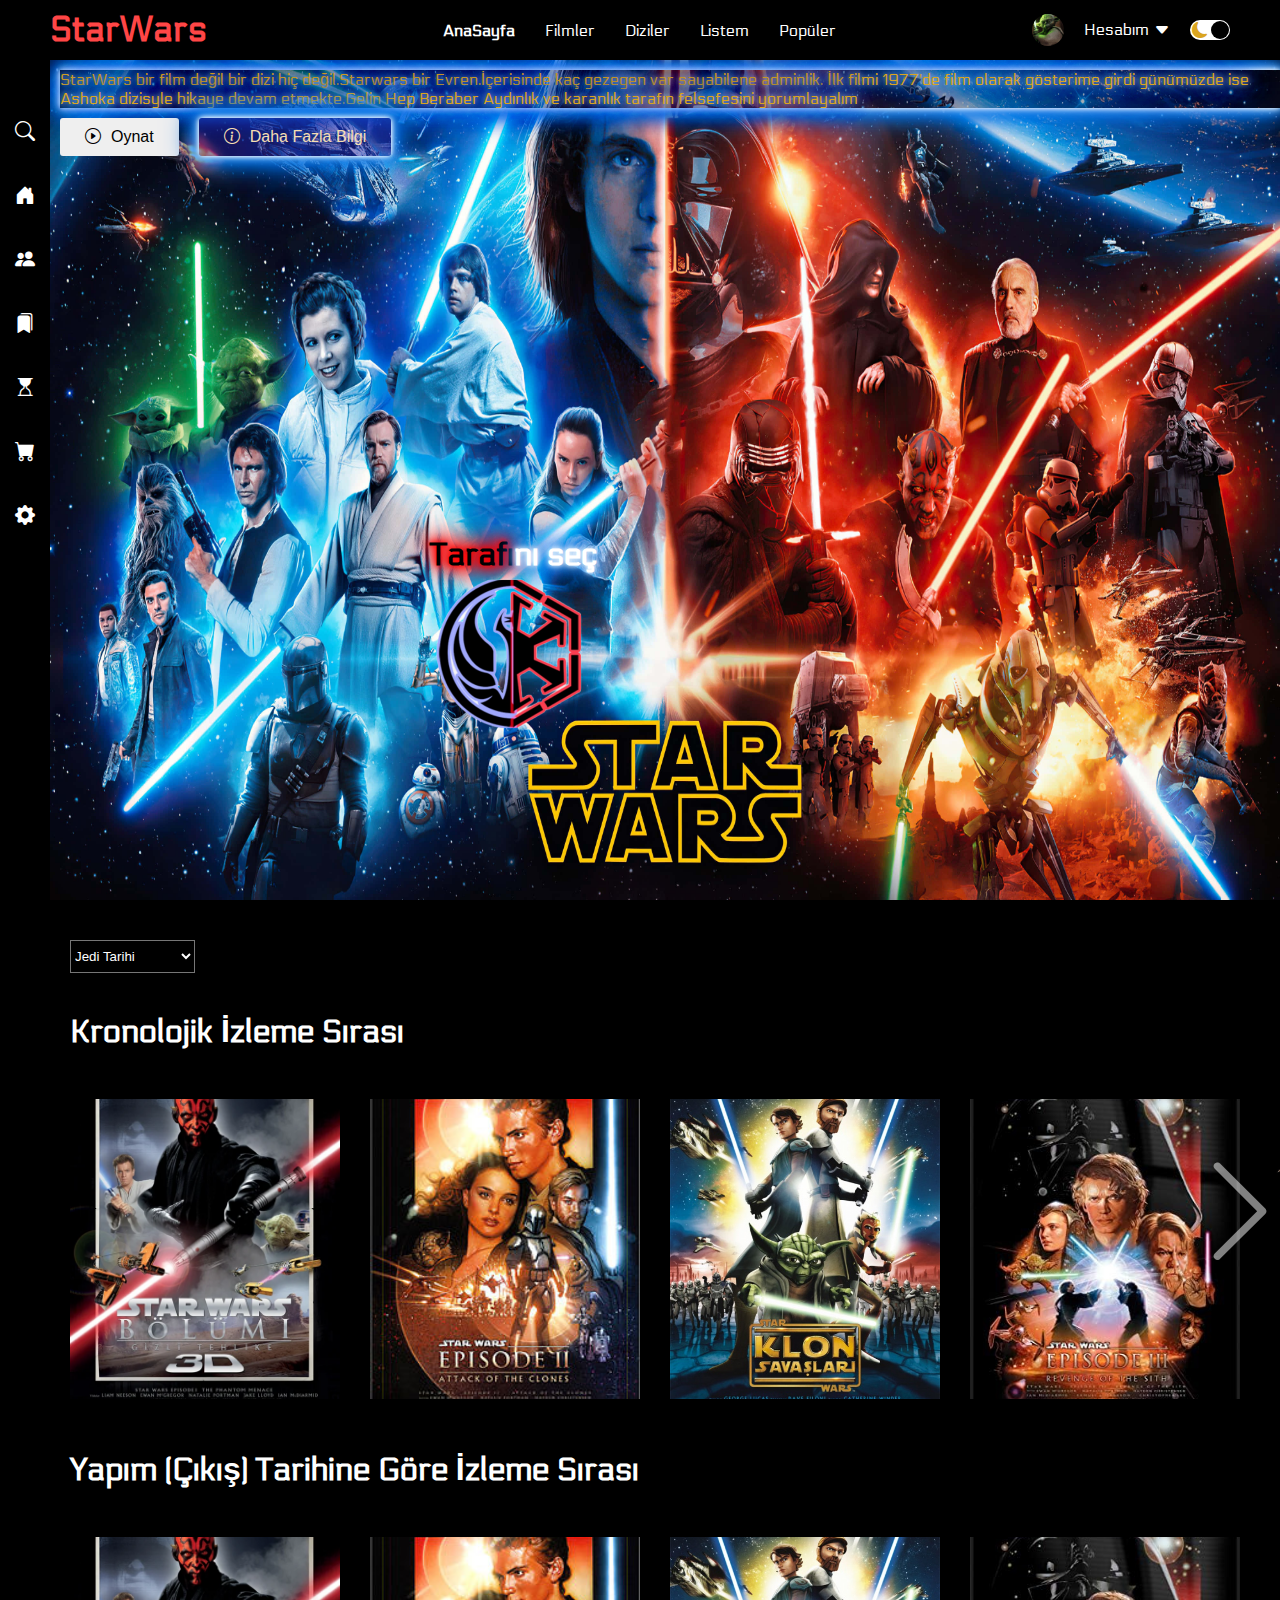
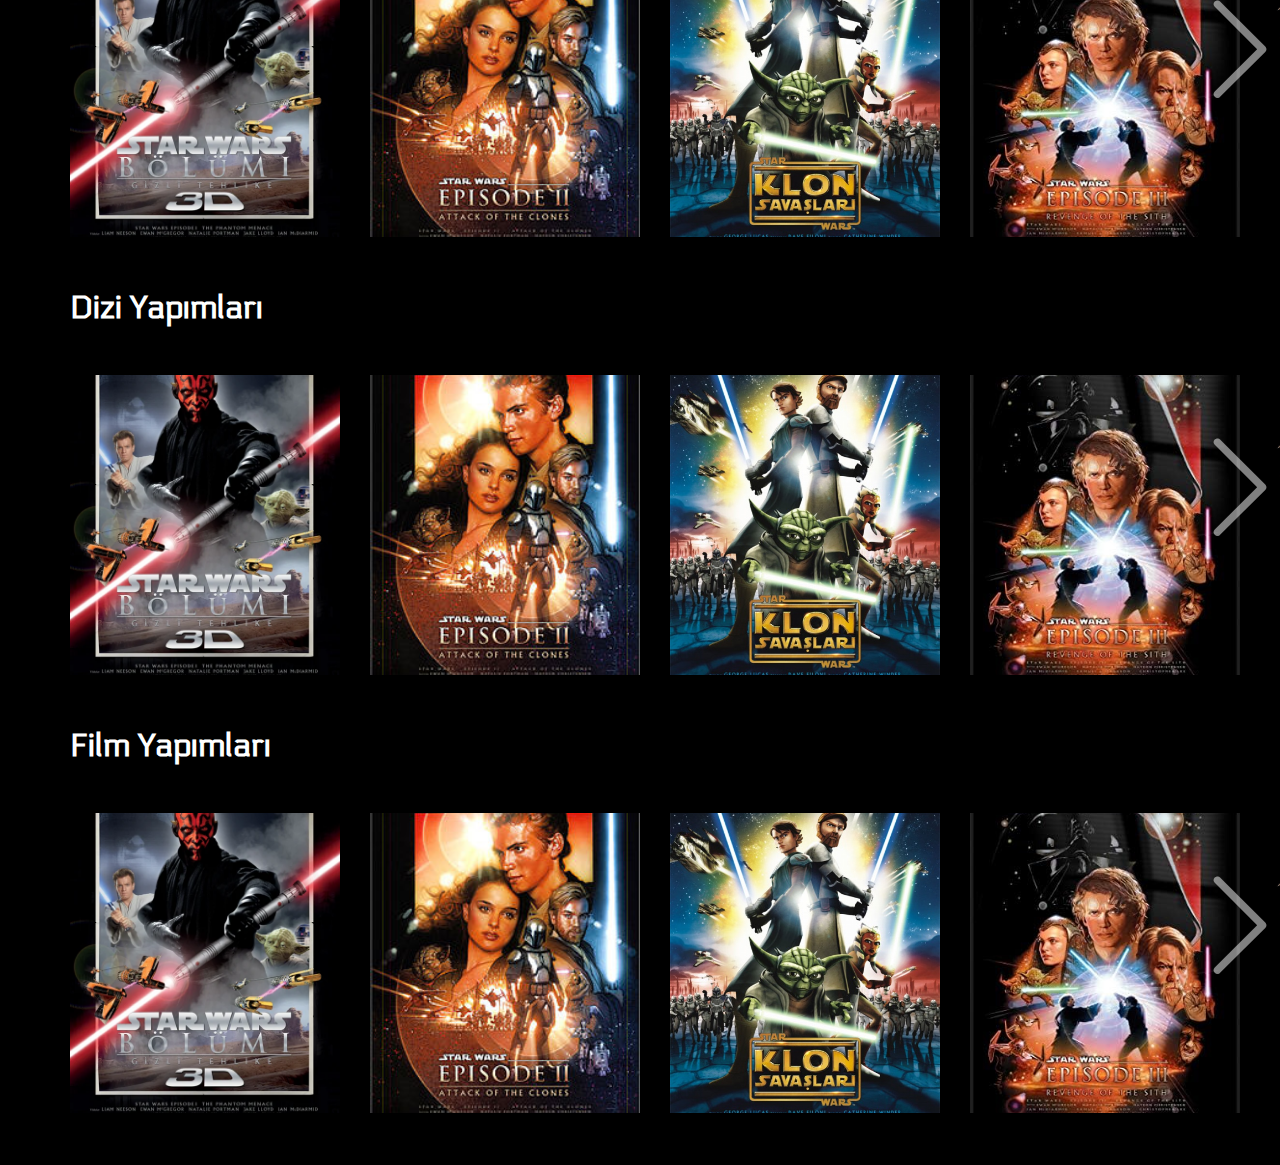
==== index.html @ 74a650c4 "first commit" ====
<!DOCTYPE html>
<html lang="en">
  <head>
    <meta charset="UTF-8" />
    <meta name="viewport" content="width=device-width, initial-scale=1.0" />
    <link rel="stylesheet" href="style.css" />
    <title>Document</title>
    <link
      rel="stylesheet"
      href="https://cdn.jsdelivr.net/npm/bootstrap-icons@1.11.1/font/bootstrap-icons.css"
    />
  </head>
  <body>
    <!--! Navbar Start -->
    <div class="navbar">
      <div class="navbar-wrapper">
        <div class="logo-wrapper">
          <h1 class="logo">StarWars</h1>
        </div>
        <div class="menu-container">
          <ul class="menu-list">
            <li class="menu-list-item active">AnaSayfa</li>
            <li class="menu-list-item">Filmler</li>
            <li class="menu-list-item">Diziler</li>
            <li class="menu-list-item">Listem</li>
            <li class="menu-list-item">Popüler</li>
          </ul>
        </div>
        <div class="profile-container">
          <img class="profile-picture" src="pro.jpg" alt="" />
          <div class="profile-text-container">
            <span class="profile-text">Hesabım</span>
            <i class="bi bi-caret-down-fill"></i>
          </div>
          <div class="toggle">
            <i class="bi bi-moon-fill toggle-icon"></i>
            <i class="bi bi-brightness-low-fill toggle-icon"></i>
            <div class="toggle-ball"></div>
          </div>
        </div>
      </div>
    </div>
    <!--! Navbar End  -->
    <!--! Sidebar Start -->
    <div class="sidebar">
      <i class="bi bi-search"></i>
      <i class="bi bi-house-door-fill"></i>
      <i class="bi bi-people-fill"></i>
      <i class="bi bi-bookmarks-fill"></i>
      <i class="bi bi-hourglass-top"></i>
      <i class="bi bi-cart-fill"></i>
      <i class="bi bi-gear-fill"></i>
    </div>
    <!--! Sidebar end -->

    <!--! Content Start -->
    <div class="container">
      <!-- Featured Content Start -->
      <div class="content-wrapper">
        <div class="featured-content">
          <p class="featured-desc">
            StarWars bir film değil bir dizi hiç değil.Starwars bir
            Evren.İçerisinde kaç gezegen var sayabilene adminlik. İlk filmi
            1977'de film olarak gösterime girdi günümüzde ise Ashoka dizisyle
            hikaye devam etmekte.Gelin Hep Beraber Aydınlık ve karanlık tarafın
            felsefesini yorumlayalım
          </p>
          <div class="featured-buttons">
            <button class="play-button">
              <i class="bi bi-play-circle"></i>
              Oynat
            </button>
            <button class="info-button">
              <i class="bi bi-info-circle"></i>
              Daha Fazla Bilgi
            </button>
          </div>
          <div class="featured-title-box">
            <h1 class="taraf">Tarafı<span class="tarafsp">nı seç</span></h1>
            <img
              class="featured-title"
              src="345-3452865_light-side-dark-side-light-side-dark-sidephotoAid-removed-background.png"
              alt=""
            />
          </div>
        </div>
      </div>
      <!-- Filter Start   -->
      <div class="movie-list-filter">
        <select>
          <option>Jedi Tarihi</option>
          <option>Sidt Tarihi</option>
          <option>Filmler</option>
          <option>Çıkış Tarihine göre</option>
          <option>Kronolojik olarak</option>
        </select>
      </div>
      <!-- Filter End   -->
      <!--! Movie List Start -->
      <div class="movie-list-container">
        <h1 class="movie-list-title">Kronolojik İzleme Sırası</h1>
        <div class="movie-list-wrapper">
          <ul class="movie-list">
            <li class="movie-item">
              <img class="movie-item-img" src="bir.webp" alt="" />
              <div class="movie-item-info">
                <span class="movie-item-title">Gizli Tehlike 1999</span>
                <div class="movie-item-buttons">
                  <i class="bi bi-play-circle"></i>
                  <i class="bi bi-hand-thumbs-up-fill"></i>
                  <i class="bi bi-hand-thumbs-down-fill"></i>
                  <i class="bi bi-plus-circle"></i>
                </div>
              </div>
            </li>
            <li class="movie-item">
              <img
                class="movie-item-img"
                src="220px-450px-Star_Wars_Attack_of_the_Clones_poster.jpg"
                alt=""
              />
              <div class="movie-item-info">
                <span class="movie-item-title">Klonların Saldırısı 2002</span>
                <div class="movie-item-buttons">
                  <i class="bi bi-play-circle"></i>
                  <i class="bi bi-hand-thumbs-up-fill"></i>
                  <i class="bi bi-hand-thumbs-down-fill"></i>
                  <i class="bi bi-plus-circle"></i>
                </div>
              </div>
            </li>
            <li class="movie-item">
              <img
                class="movie-item-img"
                src="clonewars3flm.jpg"
                alt=""
              />
              <div class="movie-item-info">
                <span class="movie-item-title">Klon Savaşları <br> 2008-2020</span>
                <div class="movie-item-buttons">
                  <i class="bi bi-play-circle"></i>
                  <i class="bi bi-hand-thumbs-up-fill"></i>
                  <i class="bi bi-hand-thumbs-down-fill"></i>
                  <i class="bi bi-plus-circle"></i>
                </div>
              </div>
            </li>
            <li class="movie-item">
              <img
                class="movie-item-img"
                src="4sitintikamı_.jpg"
                alt=""
              />
              <div class="movie-item-info">
                <span class="movie-item-title">Star Wars: Bölüm III Sith'in İntikamı<br>2005</span>
                <div class="movie-item-buttons">
                  <i class="bi bi-play-circle"></i>
                  <i class="bi bi-hand-thumbs-up-fill"></i>
                  <i class="bi bi-hand-thumbs-down-fill"></i>
                  <i class="bi bi-plus-circle"></i>
                </div>
              </div>
            </li>
            <li class="movie-item">
              <img
                class="movie-item-img"
                src="BadBatch5.webp"
                alt=""
              />
              <div class="movie-item-info">
                <span class="movie-item-title">Kötüler Timi 2021</span>
                <div class="movie-item-buttons">
                  <i class="bi bi-play-circle"></i>
                  <i class="bi bi-hand-thumbs-up-fill"></i>
                  <i class="bi bi-hand-thumbs-down-fill"></i>
                  <i class="bi bi-plus-circle"></i>
                </div>
              </div>
            </li>
            <li class="movie-item">
              <img
                class="movie-item-img"
                src="obiwan6.webp"
                alt=""
              />
              <div class="movie-item-info">
                <span class="movie-item-title">Obi-Wan Kenobi <br>2022</span>
                <div class="movie-item-buttons">
                  <i class="bi bi-play-circle"></i>
                  <i class="bi bi-hand-thumbs-up-fill"></i>
                  <i class="bi bi-hand-thumbs-down-fill"></i>
                  <i class="bi bi-plus-circle"></i>
                </div>
              </div>
            </li>
            <li class="movie-item">
              <img
                class="movie-item-img"
                src="rebels7.webp"
                alt=""
              />
              <div class="movie-item-info">
                <span class="movie-item-title">Asiler <br>2014</span>
                <div class="movie-item-buttons">
                  <i class="bi bi-play-circle"></i>
                  <i class="bi bi-hand-thumbs-up-fill"></i>
                  <i class="bi bi-hand-thumbs-down-fill"></i>
                  <i class="bi bi-plus-circle"></i>
                </div>
              </div>
            </li>
            
            

          </ul>
          <i class="bi bi-chevron-right arrow"></i>
        </div>
      </div>
      <div class="movie-list-container">
        <h1 class="movie-list-title">Yapım (Çıkış) Tarihine Göre İzleme Sırası</h1>
        <div class="movie-list-wrapper">
          <ul class="movie-list">
            <li class="movie-item">
              <img class="movie-item-img" src="bir.webp" alt="" />
              <div class="movie-item-info">
                <span class="movie-item-title">Gizli Tehlike 1999</span>
                <div class="movie-item-buttons">
                  <i class="bi bi-play-circle"></i>
                  <i class="bi bi-hand-thumbs-up-fill"></i>
                  <i class="bi bi-hand-thumbs-down-fill"></i>
                  <i class="bi bi-plus-circle"></i>
                </div>
              </div>
            </li>
            <li class="movie-item">
              <img
                class="movie-item-img"
                src="220px-450px-Star_Wars_Attack_of_the_Clones_poster.jpg"
                alt=""
              />
              <div class="movie-item-info">
                <span class="movie-item-title">Klonların Saldırısı 2002</span>
                <div class="movie-item-buttons">
                  <i class="bi bi-play-circle"></i>
                  <i class="bi bi-hand-thumbs-up-fill"></i>
                  <i class="bi bi-hand-thumbs-down-fill"></i>
                  <i class="bi bi-plus-circle"></i>
                </div>
              </div>
            </li>
            <li class="movie-item">
              <img
                class="movie-item-img"
                src="clonewars3flm.jpg"
                alt=""
              />
              <div class="movie-item-info">
                <span class="movie-item-title">Klon Savaşları <br> 2008-2020</span>
                <div class="movie-item-buttons">
                  <i class="bi bi-play-circle"></i>
                  <i class="bi bi-hand-thumbs-up-fill"></i>
                  <i class="bi bi-hand-thumbs-down-fill"></i>
                  <i class="bi bi-plus-circle"></i>
                </div>
              </div>
            </li>
            <li class="movie-item">
              <img
                class="movie-item-img"
                src="4sitintikamı_.jpg"
                alt=""
              />
              <div class="movie-item-info">
                <span class="movie-item-title">Star Wars: Bölüm III Sith'in İntikamı<br>2005</span>
                <div class="movie-item-buttons">
                  <i class="bi bi-play-circle"></i>
                  <i class="bi bi-hand-thumbs-up-fill"></i>
                  <i class="bi bi-hand-thumbs-down-fill"></i>
                  <i class="bi bi-plus-circle"></i>
                </div>
              </div>
            </li>
            <li class="movie-item">
              <img
                class="movie-item-img"
                src="BadBatch5.webp"
                alt=""
              />
              <div class="movie-item-info">
                <span class="movie-item-title">Kötüler Timi 2021</span>
                <div class="movie-item-buttons">
                  <i class="bi bi-play-circle"></i>
                  <i class="bi bi-hand-thumbs-up-fill"></i>
                  <i class="bi bi-hand-thumbs-down-fill"></i>
                  <i class="bi bi-plus-circle"></i>
                </div>
              </div>
            </li>
            <li class="movie-item">
              <img
                class="movie-item-img"
                src="obiwan6.webp"
                alt=""
              />
              <div class="movie-item-info">
                <span class="movie-item-title">Obi-Wan Kenobi <br>2022</span>
                <div class="movie-item-buttons">
                  <i class="bi bi-play-circle"></i>
                  <i class="bi bi-hand-thumbs-up-fill"></i>
                  <i class="bi bi-hand-thumbs-down-fill"></i>
                  <i class="bi bi-plus-circle"></i>
                </div>
              </div>
            </li>
            <li class="movie-item">
              <img
                class="movie-item-img"
                src="rebels7.webp"
                alt=""
              />
              <div class="movie-item-info">
                <span class="movie-item-title">Asiler <br>2014</span>
                <div class="movie-item-buttons">
                  <i class="bi bi-play-circle"></i>
                  <i class="bi bi-hand-thumbs-up-fill"></i>
                  <i class="bi bi-hand-thumbs-down-fill"></i>
                  <i class="bi bi-plus-circle"></i>
                </div>
              </div>
            </li>
            
            

          </ul>
          <i class="bi bi-chevron-right arrow"></i>
        </div>
      </div>
      <div class="movie-list-container">
        <h1 class="movie-list-title">Dizi  Yapımları</h1>
        <div class="movie-list-wrapper">
          <ul class="movie-list">
            <li class="movie-item">
              <img class="movie-item-img" src="bir.webp" alt="" />
              <div class="movie-item-info">
                <span class="movie-item-title">Gizli Tehlike 1999</span>
                <div class="movie-item-buttons">
                  <i class="bi bi-play-circle"></i>
                  <i class="bi bi-hand-thumbs-up-fill"></i>
                  <i class="bi bi-hand-thumbs-down-fill"></i>
                  <i class="bi bi-plus-circle"></i>
                </div>
              </div>
            </li>
            <li class="movie-item">
              <img
                class="movie-item-img"
                src="220px-450px-Star_Wars_Attack_of_the_Clones_poster.jpg"
                alt=""
              />
              <div class="movie-item-info">
                <span class="movie-item-title">Klonların Saldırısı 2002</span>
                <div class="movie-item-buttons">
                  <i class="bi bi-play-circle"></i>
                  <i class="bi bi-hand-thumbs-up-fill"></i>
                  <i class="bi bi-hand-thumbs-down-fill"></i>
                  <i class="bi bi-plus-circle"></i>
                </div>
              </div>
            </li>
            <li class="movie-item">
              <img
                class="movie-item-img"
                src="clonewars3flm.jpg"
                alt=""
              />
              <div class="movie-item-info">
                <span class="movie-item-title">Klon Savaşları <br> 2008-2020</span>
                <div class="movie-item-buttons">
                  <i class="bi bi-play-circle"></i>
                  <i class="bi bi-hand-thumbs-up-fill"></i>
                  <i class="bi bi-hand-thumbs-down-fill"></i>
                  <i class="bi bi-plus-circle"></i>
                </div>
              </div>
            </li>
            <li class="movie-item">
              <img
                class="movie-item-img"
                src="4sitintikamı_.jpg"
                alt=""
              />
              <div class="movie-item-info">
                <span class="movie-item-title">Star Wars: Bölüm III Sith'in İntikamı<br>2005</span>
                <div class="movie-item-buttons">
                  <i class="bi bi-play-circle"></i>
                  <i class="bi bi-hand-thumbs-up-fill"></i>
                  <i class="bi bi-hand-thumbs-down-fill"></i>
                  <i class="bi bi-plus-circle"></i>
                </div>
              </div>
            </li>
            <li class="movie-item">
              <img
                class="movie-item-img"
                src="BadBatch5.webp"
                alt=""
              />
              <div class="movie-item-info">
                <span class="movie-item-title">Kötüler Timi 2021</span>
                <div class="movie-item-buttons">
                  <i class="bi bi-play-circle"></i>
                  <i class="bi bi-hand-thumbs-up-fill"></i>
                  <i class="bi bi-hand-thumbs-down-fill"></i>
                  <i class="bi bi-plus-circle"></i>
                </div>
              </div>
            </li>
            <li class="movie-item">
              <img
                class="movie-item-img"
                src="obiwan6.webp"
                alt=""
              />
              <div class="movie-item-info">
                <span class="movie-item-title">Obi-Wan Kenobi <br>2022</span>
                <div class="movie-item-buttons">
                  <i class="bi bi-play-circle"></i>
                  <i class="bi bi-hand-thumbs-up-fill"></i>
                  <i class="bi bi-hand-thumbs-down-fill"></i>
                  <i class="bi bi-plus-circle"></i>
                </div>
              </div>
            </li>
            <li class="movie-item">
              <img
                class="movie-item-img"
                src="rebels7.webp"
                alt=""
              />
              <div class="movie-item-info">
                <span class="movie-item-title">Asiler <br>2014</span>
                <div class="movie-item-buttons">
                  <i class="bi bi-play-circle"></i>
                  <i class="bi bi-hand-thumbs-up-fill"></i>
                  <i class="bi bi-hand-thumbs-down-fill"></i>
                  <i class="bi bi-plus-circle"></i>
                </div>
              </div>
            </li>
            
            

          </ul>
          <i class="bi bi-chevron-right arrow"></i>
        </div>
      </div>
      <div class="movie-list-container">
        <h1 class="movie-list-title">Film Yapımları</h1>
        <div class="movie-list-wrapper">
          <ul class="movie-list">
            <li class="movie-item">
              <img class="movie-item-img" src="bir.webp" alt="" />
              <div class="movie-item-info">
                <span class="movie-item-title">Gizli Tehlike 1999</span>
                <div class="movie-item-buttons">
                  <i class="bi bi-play-circle"></i>
                  <i class="bi bi-hand-thumbs-up-fill"></i>
                  <i class="bi bi-hand-thumbs-down-fill"></i>
                  <i class="bi bi-plus-circle"></i>
                </div>
              </div>
            </li>
            <li class="movie-item">
              <img
                class="movie-item-img"
                src="220px-450px-Star_Wars_Attack_of_the_Clones_poster.jpg"
                alt=""
              />
              <div class="movie-item-info">
                <span class="movie-item-title">Klonların Saldırısı 2002</span>
                <div class="movie-item-buttons">
                  <i class="bi bi-play-circle"></i>
                  <i class="bi bi-hand-thumbs-up-fill"></i>
                  <i class="bi bi-hand-thumbs-down-fill"></i>
                  <i class="bi bi-plus-circle"></i>
                </div>
              </div>
            </li>
            <li class="movie-item">
              <img
                class="movie-item-img"
                src="clonewars3flm.jpg"
                alt=""
              />
              <div class="movie-item-info">
                <span class="movie-item-title">Klon Savaşları <br> 2008-2020</span>
                <div class="movie-item-buttons">
                  <i class="bi bi-play-circle"></i>
                  <i class="bi bi-hand-thumbs-up-fill"></i>
                  <i class="bi bi-hand-thumbs-down-fill"></i>
                  <i class="bi bi-plus-circle"></i>
                </div>
              </div>
            </li>
            <li class="movie-item">
              <img
                class="movie-item-img"
                src="4sitintikamı_.jpg"
                alt=""
              />
              <div class="movie-item-info">
                <span class="movie-item-title">Star Wars: Bölüm III Sith'in İntikamı<br>2005</span>
                <div class="movie-item-buttons">
                  <i class="bi bi-play-circle"></i>
                  <i class="bi bi-hand-thumbs-up-fill"></i>
                  <i class="bi bi-hand-thumbs-down-fill"></i>
                  <i class="bi bi-plus-circle"></i>
                </div>
              </div>
            </li>
            <li class="movie-item">
              <img
                class="movie-item-img"
                src="BadBatch5.webp"
                alt=""
              />
              <div class="movie-item-info">
                <span class="movie-item-title">Kötüler Timi 2021</span>
                <div class="movie-item-buttons">
                  <i class="bi bi-play-circle"></i>
                  <i class="bi bi-hand-thumbs-up-fill"></i>
                  <i class="bi bi-hand-thumbs-down-fill"></i>
                  <i class="bi bi-plus-circle"></i>
                </div>
              </div>
            </li>
            <li class="movie-item">
              <img
                class="movie-item-img"
                src="obiwan6.webp"
                alt=""
              />
              <div class="movie-item-info">
                <span class="movie-item-title">Obi-Wan Kenobi <br>2022</span>
                <div class="movie-item-buttons">
                  <i class="bi bi-play-circle"></i>
                  <i class="bi bi-hand-thumbs-up-fill"></i>
                  <i class="bi bi-hand-thumbs-down-fill"></i>
                  <i class="bi bi-plus-circle"></i>
                </div>
              </div>
            </li>
            <li class="movie-item">
              <img
                class="movie-item-img"
                src="rebels7.webp"
                alt=""
              />
              <div class="movie-item-info">
                <span class="movie-item-title">Asiler <br>2014</span>
                <div class="movie-item-buttons">
                  <i class="bi bi-play-circle"></i>
                  <i class="bi bi-hand-thumbs-up-fill"></i>
                  <i class="bi bi-hand-thumbs-down-fill"></i>
                  <i class="bi bi-plus-circle"></i>
                </div>
              </div>
            </li>
            
            

          </ul>
          <i class="bi bi-chevron-right arrow"></i>
        </div>
      </div>

      <!--! Movie List End -->
    </div>
    <!-- Featured Content End -->
    <!--! Content Start -->
    <!--! Content End -->
    <script src="script.js"></script>
  </body>
</html>
---- style.css ----
@import url("https://fonts.googleapis.com/css2?family=Electrolize&display=swap");
/*! BAse Css Start */
* {
  margin: 0;
}
body {
  font-family: "Electrolize", sans-serif;
  height: 200vh;
}
.container {
  background-color: black;
}
/*! BAse Css End */
/*! Navbar Start */
.navbar {
  background-color: black;
  height: 60px;
  color: white;
  position: sticky;
  top: 0;
  z-index: 1;
}
.navbar-wrapper {
  display: flex;
  justify-content: space-between;
  align-items: center;
  height: 100%;
  padding: 0 50px;
}
.logo {
  font-size: 35px;
  color: rgb(255, 70, 70);
}
.menu-list {
  display: flex;
  list-style: none;
  column-gap: 30px;
}
.menu-list-item {
  cursor: pointer;
}
.menu-list-item:hover {
  font-weight: bold;
}
.menu-list-item.active {
  font-weight: bold;
}
.profile-container {
  display: flex;
  align-items: center;
  column-gap: 20px;
}
.profile-picture {
  width: 32px;
  height: 32px;
  object-fit: cover;
  border-radius: 50%;
}
.profile-text-container {
  display: flex;
  align-items: center;
  column-gap: 5px;
  line-height: 1;
}
.toggle {
  width: 40px;
  height: 20px;
  background-color: white;
  position: relative;
  border-radius: 30px;
  display: flex;
  align-items: center;
  justify-content: space-around;
}
.toggle-icon {
  color: goldenrod;
}
.toggle-ball {
  width: 18px;
  height: 18px;
  background-color: black;
  border-radius: 50%;
  cursor: pointer;
  position: absolute;
  right: 1px;
  transition: .5s ease-in all;
}
/*! Navbar End */
/*! Sidebar Start */
.sidebar {
  background-color: black;
  color: white;
  height: 100%;
  width: 50px;
  display: flex;
  flex-direction: column;
  align-items: center;
  padding-top: 60px;
  row-gap: 40px;
  position: fixed;
}
.sidebar i {
  color: white;
  font-size: 20px;
  cursor: pointer;
}
/*! Side Bar eNd */
/*! Featured Start */

.content-wrapper {
  margin-left: 50px;
}
.featured-content {
  background: url(star-wars-characters.jpg);
  padding-left: 10px;
  padding-top: 10px;
  height: calc(100vh - 70px);
  background-size: 100% 100%;
}
.featured-title-box {
  padding-top: 380px;
  padding-left: 370px;
}
.featured-title {
  height: 160px;
}
.featured-desc {
  color: goldenrod;
  padding-top: 0;
  background-color: rgba(0, 0, 0, 0.24);
  box-shadow: 0 0 5px #fff, 0 0 10px #fff, 0 0 15px #0073e6, 0 0 20px #0073e6,
    0 0 25px #0073e6, 0 0 30px #0073e6, 0 0 35px #0073e6;
  text-shadow: 0 0 5px #ffffff7c, 0 0 10px #ffffff67, 0 0 15px #0073e6,
    0 0 20px #0073e677, 0 0 25px #0073e6, 0 0 30px #0073e6, 0 0 35px #0073e6;
}
.taraf {
  text-shadow: 0 0 5px #ff0000, 0 0 10px #ff0000, 0 0 15px #ff0000,
    0 0 20px #ff0000, 0 0 25px #ff0000, 0 0 30px #ff0000, 0 0 35px #ff0000;
}
.tarafsp {
  color: #fff;
  text-align: center;
  text-shadow: 0 0 5px #fff, 0 0 10px #fff, 0 0 15px #0073e6, 0 0 20px #0073e6,
    0 0 25px #0073e6, 0 0 30px #0073e6, 0 0 35px #0073e6;
}
.featured-buttons {
  display: flex;
  gap: 20px;
  flex-wrap: 50px;
}
.featured-buttons button {
  padding: 10px 25px;
  margin-top: 10px;
  border-radius: 3px;
  border: none;
  outline: none;
  cursor: pointer;
  display: flex;
  column-gap: 10px;
  font-size: 16px;
}
.featured-buttons .info-button {
  background-color: 0 0 5px #ff0000, 0 0 10px #ff0000, 0 0 15px #ff0000,
    0 0 20px #ff0000, 0 0 25px #ff0000, 0 0 30px #ff0000, 0 0 35px #ff0000;
  background-color: rgba(33, 31, 167, 0.479);
  box-shadow: 0 0 5px #fff, 0 0 10px #fff, 0 0 15px #0073e6, 0 0 20px #0073e6,
    0 0 25px #0073e6, 0 0 30px #0073e6, 0 0 35px #0073e6;
  color: wheat;
}

/*! Featured End */
/* Filter Start */
.movie-list-filter {
  margin: 20px 0 20px 50px;
  padding: 20px;
}
.movie-list-filter select {
  background-color: black;
  color: white;
  padding: 7px 0;
  width: 125px;
}
/*! Movie List Start  */
.movie-list-container {
  margin-left: 70px;
  color: white;
}
.movie-list {
  list-style: none;
  padding: 0;
  height: 400px;
  display: flex;
  align-items: center;
  column-gap: 30px;
  transform: translateX(0);
  transition: 1s all ease-in-out;
}
.movie-list-wrapper{
  overflow: hidden;
  position: relative;
}
.movie-item {
  position: relative;
}
.movie-item-img {
  width: 270px;
  height: 300px;
  object-fit: cover;
  transition: 1s all ease-in-out;
}
.movie-item-title {
  background-color: rgba(40, 40, 40, 0.349);
  padding: 0 20px;
  font-size: 15px;
  font-weight: bold;
  position: absolute;
  top: 10%;
  left: 50px;
  opacity: 0;
  transition: 1s all ease-in-out;
}
.movie-item-buttons {
  background-color: rgba(40, 40, 40, 0.349);
  padding: 10px;
  font-size: 15px;
  font-weight: bold;
  position: absolute;
  top: 45%;
  left: 80px;
  display: flex;
  column-gap: 20px;
  opacity: 0;
}
.movie-item-buttons i {
  cursor: pointer;
  opacity: 0.5;
  font-size: 20px;
  transition: 0.5s all ease;
}
.movie-item-buttons i:hover {
  opacity: 1;
}
.movie-item:hover  .movie-item-title ,
.movie-item:hover  .movie-item-buttons{
  opacity: 1;
}
.movie-item:hover  .movie-item-img{
transform: scale(1.2);
margin: 0 30;
opacity: .5;
}

.arrow{
  width: 100px;
  display: flex;
  font-size: 120px;
  position: absolute;
  right: 0;
  top: 100px;
  opacity: .5;
  transition: 0.5s ease all;
  cursor: pointer;
}
.arrow:hover{
  opacity: 1;
}
/*! Movie List End */
/*! DArk Mode Start  */
.container.active {
  background-color: white;
  color: black;
}
.navbar.active {
  background-color: white;
  color: black;
}
.sidebar.active{
  background-color: white;
}
.sidebar i.active{
  color: black;
}
.movie-list-title.active {
  color: black;

}
.toggle.active{
  background-color: black;
}
.toggle-ball.active{
  background-color: white;
  transform: translateX(-20px);
}
.movie-list-filter select.active{
  background-color: white;
  color: black;
}
/*! DArk Mode End  */
/*!!!!!! REsponsive Start  */
@media only screen and (max-width:800px){
  .menu-container{
display: none;
  }
  .featured-content{
    height: 50vh;
  }
  .featured-title{
    width: 200px;
  }
  .featured-desc{
    overflow:hidden;
    display: -webkit-box;
    -webkit-box-orient: vertical;
    max-width: 200px;
  }
  
}
/*!!!!!! REsponsive End */
/* Eksikliklerim mevcut geliştirmeye Devamkee */
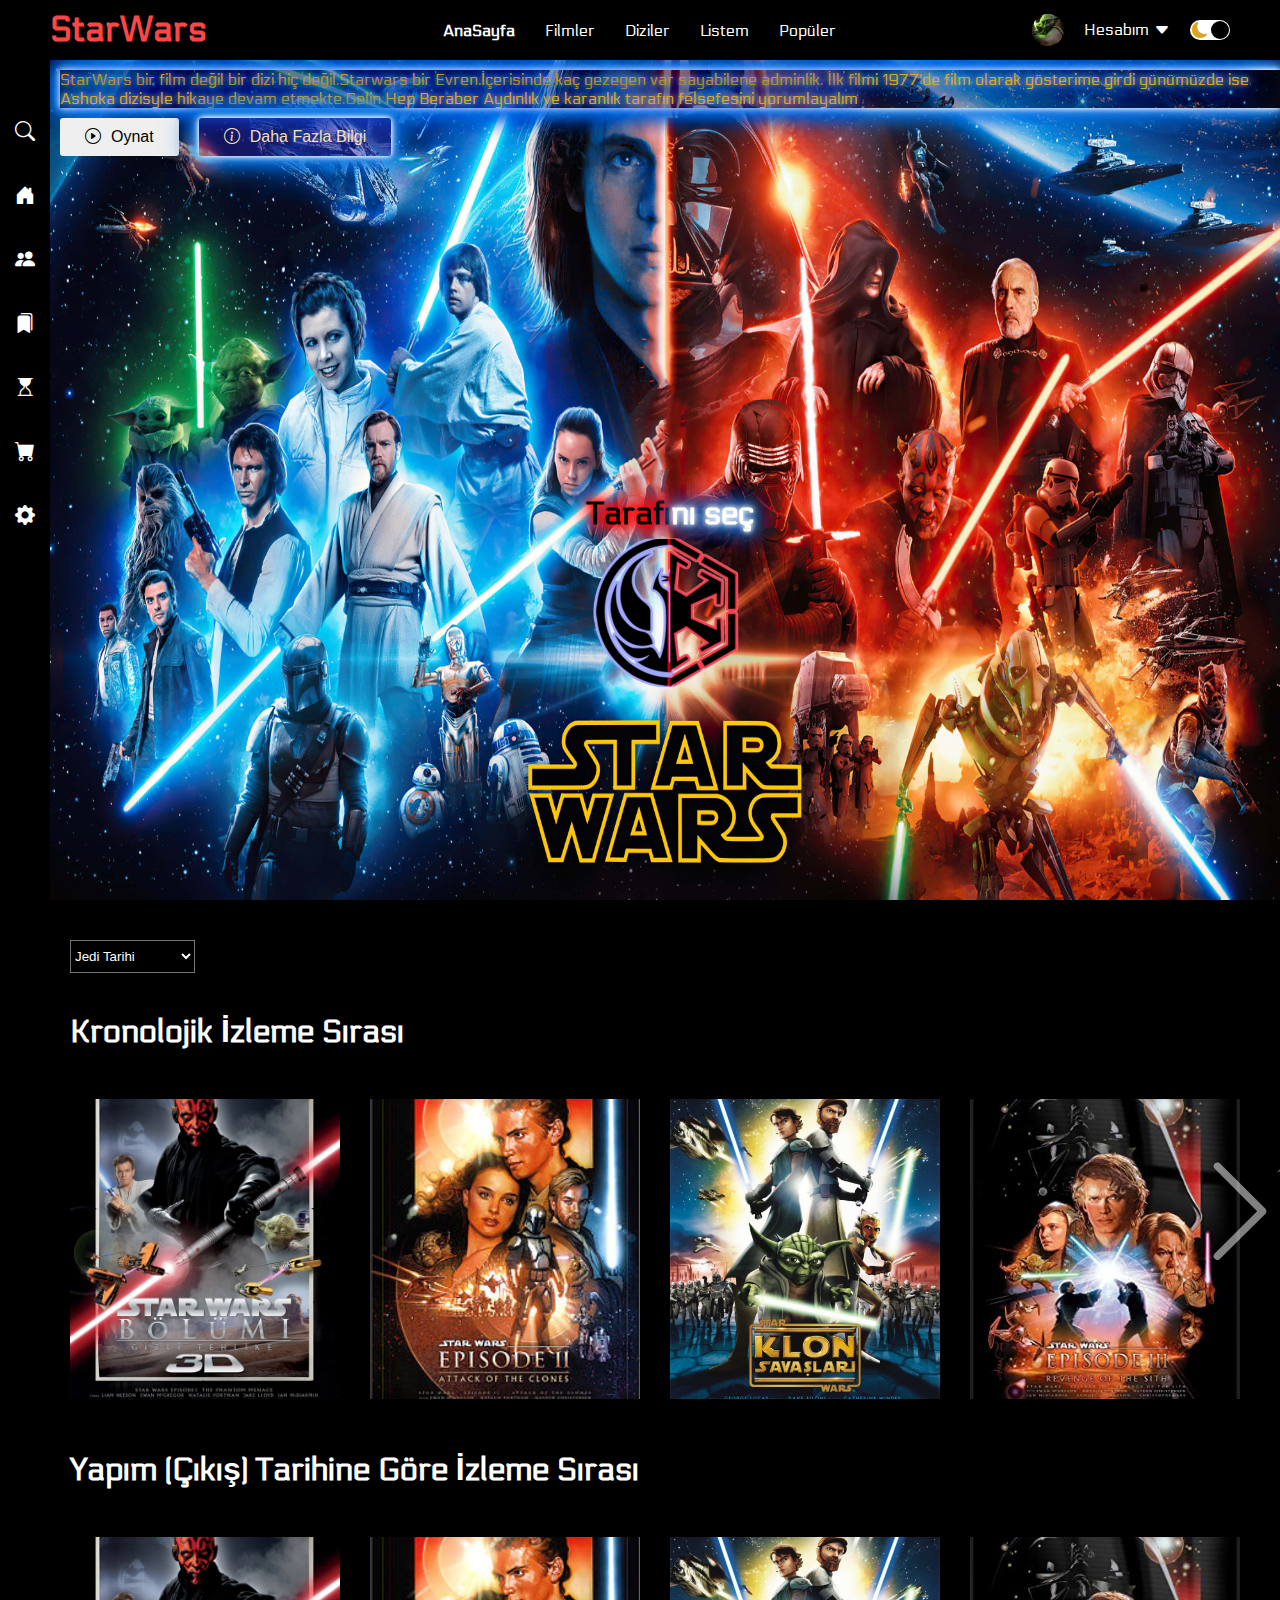
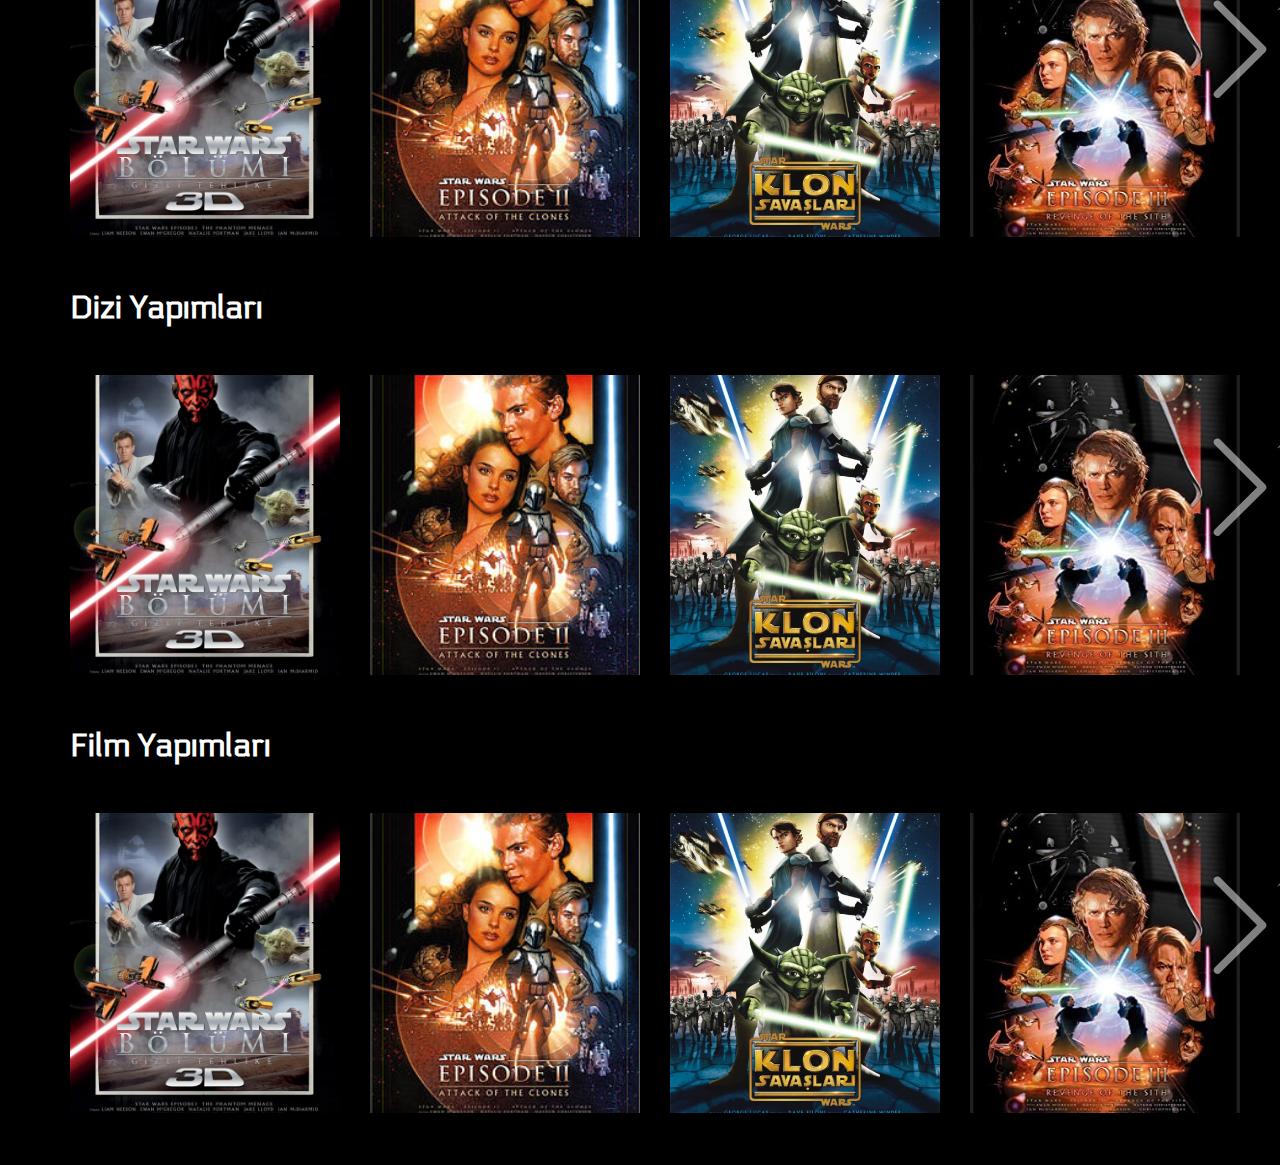
==== commit e695c974: "Güncellendi" ====
--- a/index.html
+++ b/index.html
@@ -76,12 +76,14 @@
             </button>
           </div>
           <div class="featured-title-box">
-            <h1 class="taraf">Tarafı<span class="tarafsp">nı seç</span></h1>
-            <img
-              class="featured-title"
-              src="345-3452865_light-side-dark-side-light-side-dark-sidephotoAid-removed-background.png"
-              alt=""
-            />
+            <div class="orta">
+              <h1 class="taraf">Tarafı<span class="tarafsp">nı seç</span></h1>
+              <img
+                class="featured-title"
+                src="345-3452865_light-side-dark-side-light-side-dark-sidephotoAid-removed-background.png"
+                alt=""
+              />
+            </div>
           </div>
         </div>
       </div>
@@ -130,43 +132,36 @@
               </div>
             </li>
             <li class="movie-item">
-              <img
-                class="movie-item-img"
-                src="clonewars3flm.jpg"
-                alt=""
-              />
-              <div class="movie-item-info">
-                <span class="movie-item-title">Klon Savaşları <br> 2008-2020</span>
-                <div class="movie-item-buttons">
-                  <i class="bi bi-play-circle"></i>
-                  <i class="bi bi-hand-thumbs-up-fill"></i>
-                  <i class="bi bi-hand-thumbs-down-fill"></i>
-                  <i class="bi bi-plus-circle"></i>
-                </div>
-              </div>
-            </li>
-            <li class="movie-item">
-              <img
-                class="movie-item-img"
-                src="4sitintikamı_.jpg"
-                alt=""
-              />
-              <div class="movie-item-info">
-                <span class="movie-item-title">Star Wars: Bölüm III Sith'in İntikamı<br>2005</span>
-                <div class="movie-item-buttons">
-                  <i class="bi bi-play-circle"></i>
-                  <i class="bi bi-hand-thumbs-up-fill"></i>
-                  <i class="bi bi-hand-thumbs-down-fill"></i>
-                  <i class="bi bi-plus-circle"></i>
-                </div>
-              </div>
-            </li>
-            <li class="movie-item">
-              <img
-                class="movie-item-img"
-                src="BadBatch5.webp"
-                alt=""
-              />
+              <img class="movie-item-img" src="clonewars3flm.jpg" alt="" />
+              <div class="movie-item-info">
+                <span class="movie-item-title"
+                  >Klon Savaşları <br />
+                  2008-2020</span
+                >
+                <div class="movie-item-buttons">
+                  <i class="bi bi-play-circle"></i>
+                  <i class="bi bi-hand-thumbs-up-fill"></i>
+                  <i class="bi bi-hand-thumbs-down-fill"></i>
+                  <i class="bi bi-plus-circle"></i>
+                </div>
+              </div>
+            </li>
+            <li class="movie-item">
+              <img class="movie-item-img" src="4sitintikamı_.jpg" alt="" />
+              <div class="movie-item-info">
+                <span class="movie-item-title"
+                  >Star Wars: Bölüm III Sith'in İntikamı<br />2005</span
+                >
+                <div class="movie-item-buttons">
+                  <i class="bi bi-play-circle"></i>
+                  <i class="bi bi-hand-thumbs-up-fill"></i>
+                  <i class="bi bi-hand-thumbs-down-fill"></i>
+                  <i class="bi bi-plus-circle"></i>
+                </div>
+              </div>
+            </li>
+            <li class="movie-item">
+              <img class="movie-item-img" src="BadBatch5.webp" alt="" />
               <div class="movie-item-info">
                 <span class="movie-item-title">Kötüler Timi 2021</span>
                 <div class="movie-item-buttons">
@@ -178,46 +173,37 @@
               </div>
             </li>
             <li class="movie-item">
-              <img
-                class="movie-item-img"
-                src="obiwan6.webp"
-                alt=""
-              />
-              <div class="movie-item-info">
-                <span class="movie-item-title">Obi-Wan Kenobi <br>2022</span>
-                <div class="movie-item-buttons">
-                  <i class="bi bi-play-circle"></i>
-                  <i class="bi bi-hand-thumbs-up-fill"></i>
-                  <i class="bi bi-hand-thumbs-down-fill"></i>
-                  <i class="bi bi-plus-circle"></i>
-                </div>
-              </div>
-            </li>
-            <li class="movie-item">
-              <img
-                class="movie-item-img"
-                src="rebels7.webp"
-                alt=""
-              />
-              <div class="movie-item-info">
-                <span class="movie-item-title">Asiler <br>2014</span>
-                <div class="movie-item-buttons">
-                  <i class="bi bi-play-circle"></i>
-                  <i class="bi bi-hand-thumbs-up-fill"></i>
-                  <i class="bi bi-hand-thumbs-down-fill"></i>
-                  <i class="bi bi-plus-circle"></i>
-                </div>
-              </div>
-            </li>
-            
-            
-
+              <img class="movie-item-img" src="obiwan6.webp" alt="" />
+              <div class="movie-item-info">
+                <span class="movie-item-title">Obi-Wan Kenobi <br />2022</span>
+                <div class="movie-item-buttons">
+                  <i class="bi bi-play-circle"></i>
+                  <i class="bi bi-hand-thumbs-up-fill"></i>
+                  <i class="bi bi-hand-thumbs-down-fill"></i>
+                  <i class="bi bi-plus-circle"></i>
+                </div>
+              </div>
+            </li>
+            <li class="movie-item">
+              <img class="movie-item-img" src="rebels7.webp" alt="" />
+              <div class="movie-item-info">
+                <span class="movie-item-title">Asiler <br />2014</span>
+                <div class="movie-item-buttons">
+                  <i class="bi bi-play-circle"></i>
+                  <i class="bi bi-hand-thumbs-up-fill"></i>
+                  <i class="bi bi-hand-thumbs-down-fill"></i>
+                  <i class="bi bi-plus-circle"></i>
+                </div>
+              </div>
+            </li>
           </ul>
           <i class="bi bi-chevron-right arrow"></i>
         </div>
       </div>
       <div class="movie-list-container">
-        <h1 class="movie-list-title">Yapım (Çıkış) Tarihine Göre İzleme Sırası</h1>
+        <h1 class="movie-list-title">
+          Yapım (Çıkış) Tarihine Göre İzleme Sırası
+        </h1>
         <div class="movie-list-wrapper">
           <ul class="movie-list">
             <li class="movie-item">
@@ -249,43 +235,36 @@
               </div>
             </li>
             <li class="movie-item">
-              <img
-                class="movie-item-img"
-                src="clonewars3flm.jpg"
-                alt=""
-              />
-              <div class="movie-item-info">
-                <span class="movie-item-title">Klon Savaşları <br> 2008-2020</span>
-                <div class="movie-item-buttons">
-                  <i class="bi bi-play-circle"></i>
-                  <i class="bi bi-hand-thumbs-up-fill"></i>
-                  <i class="bi bi-hand-thumbs-down-fill"></i>
-                  <i class="bi bi-plus-circle"></i>
-                </div>
-              </div>
-            </li>
-            <li class="movie-item">
-              <img
-                class="movie-item-img"
-                src="4sitintikamı_.jpg"
-                alt=""
-              />
-              <div class="movie-item-info">
-                <span class="movie-item-title">Star Wars: Bölüm III Sith'in İntikamı<br>2005</span>
-                <div class="movie-item-buttons">
-                  <i class="bi bi-play-circle"></i>
-                  <i class="bi bi-hand-thumbs-up-fill"></i>
-                  <i class="bi bi-hand-thumbs-down-fill"></i>
-                  <i class="bi bi-plus-circle"></i>
-                </div>
-              </div>
-            </li>
-            <li class="movie-item">
-              <img
-                class="movie-item-img"
-                src="BadBatch5.webp"
-                alt=""
-              />
+              <img class="movie-item-img" src="clonewars3flm.jpg" alt="" />
+              <div class="movie-item-info">
+                <span class="movie-item-title"
+                  >Klon Savaşları <br />
+                  2008-2020</span
+                >
+                <div class="movie-item-buttons">
+                  <i class="bi bi-play-circle"></i>
+                  <i class="bi bi-hand-thumbs-up-fill"></i>
+                  <i class="bi bi-hand-thumbs-down-fill"></i>
+                  <i class="bi bi-plus-circle"></i>
+                </div>
+              </div>
+            </li>
+            <li class="movie-item">
+              <img class="movie-item-img" src="4sitintikamı_.jpg" alt="" />
+              <div class="movie-item-info">
+                <span class="movie-item-title"
+                  >Star Wars: Bölüm III Sith'in İntikamı<br />2005</span
+                >
+                <div class="movie-item-buttons">
+                  <i class="bi bi-play-circle"></i>
+                  <i class="bi bi-hand-thumbs-up-fill"></i>
+                  <i class="bi bi-hand-thumbs-down-fill"></i>
+                  <i class="bi bi-plus-circle"></i>
+                </div>
+              </div>
+            </li>
+            <li class="movie-item">
+              <img class="movie-item-img" src="BadBatch5.webp" alt="" />
               <div class="movie-item-info">
                 <span class="movie-item-title">Kötüler Timi 2021</span>
                 <div class="movie-item-buttons">
@@ -297,46 +276,35 @@
               </div>
             </li>
             <li class="movie-item">
-              <img
-                class="movie-item-img"
-                src="obiwan6.webp"
-                alt=""
-              />
-              <div class="movie-item-info">
-                <span class="movie-item-title">Obi-Wan Kenobi <br>2022</span>
-                <div class="movie-item-buttons">
-                  <i class="bi bi-play-circle"></i>
-                  <i class="bi bi-hand-thumbs-up-fill"></i>
-                  <i class="bi bi-hand-thumbs-down-fill"></i>
-                  <i class="bi bi-plus-circle"></i>
-                </div>
-              </div>
-            </li>
-            <li class="movie-item">
-              <img
-                class="movie-item-img"
-                src="rebels7.webp"
-                alt=""
-              />
-              <div class="movie-item-info">
-                <span class="movie-item-title">Asiler <br>2014</span>
-                <div class="movie-item-buttons">
-                  <i class="bi bi-play-circle"></i>
-                  <i class="bi bi-hand-thumbs-up-fill"></i>
-                  <i class="bi bi-hand-thumbs-down-fill"></i>
-                  <i class="bi bi-plus-circle"></i>
-                </div>
-              </div>
-            </li>
-            
-            
-
+              <img class="movie-item-img" src="obiwan6.webp" alt="" />
+              <div class="movie-item-info">
+                <span class="movie-item-title">Obi-Wan Kenobi <br />2022</span>
+                <div class="movie-item-buttons">
+                  <i class="bi bi-play-circle"></i>
+                  <i class="bi bi-hand-thumbs-up-fill"></i>
+                  <i class="bi bi-hand-thumbs-down-fill"></i>
+                  <i class="bi bi-plus-circle"></i>
+                </div>
+              </div>
+            </li>
+            <li class="movie-item">
+              <img class="movie-item-img" src="rebels7.webp" alt="" />
+              <div class="movie-item-info">
+                <span class="movie-item-title">Asiler <br />2014</span>
+                <div class="movie-item-buttons">
+                  <i class="bi bi-play-circle"></i>
+                  <i class="bi bi-hand-thumbs-up-fill"></i>
+                  <i class="bi bi-hand-thumbs-down-fill"></i>
+                  <i class="bi bi-plus-circle"></i>
+                </div>
+              </div>
+            </li>
           </ul>
           <i class="bi bi-chevron-right arrow"></i>
         </div>
       </div>
       <div class="movie-list-container">
-        <h1 class="movie-list-title">Dizi  Yapımları</h1>
+        <h1 class="movie-list-title">Dizi Yapımları</h1>
         <div class="movie-list-wrapper">
           <ul class="movie-list">
             <li class="movie-item">
@@ -368,43 +336,36 @@
               </div>
             </li>
             <li class="movie-item">
-              <img
-                class="movie-item-img"
-                src="clonewars3flm.jpg"
-                alt=""
-              />
-              <div class="movie-item-info">
-                <span class="movie-item-title">Klon Savaşları <br> 2008-2020</span>
-                <div class="movie-item-buttons">
-                  <i class="bi bi-play-circle"></i>
-                  <i class="bi bi-hand-thumbs-up-fill"></i>
-                  <i class="bi bi-hand-thumbs-down-fill"></i>
-                  <i class="bi bi-plus-circle"></i>
-                </div>
-              </div>
-            </li>
-            <li class="movie-item">
-              <img
-                class="movie-item-img"
-                src="4sitintikamı_.jpg"
-                alt=""
-              />
-              <div class="movie-item-info">
-                <span class="movie-item-title">Star Wars: Bölüm III Sith'in İntikamı<br>2005</span>
-                <div class="movie-item-buttons">
-                  <i class="bi bi-play-circle"></i>
-                  <i class="bi bi-hand-thumbs-up-fill"></i>
-                  <i class="bi bi-hand-thumbs-down-fill"></i>
-                  <i class="bi bi-plus-circle"></i>
-                </div>
-              </div>
-            </li>
-            <li class="movie-item">
-              <img
-                class="movie-item-img"
-                src="BadBatch5.webp"
-                alt=""
-              />
+              <img class="movie-item-img" src="clonewars3flm.jpg" alt="" />
+              <div class="movie-item-info">
+                <span class="movie-item-title"
+                  >Klon Savaşları <br />
+                  2008-2020</span
+                >
+                <div class="movie-item-buttons">
+                  <i class="bi bi-play-circle"></i>
+                  <i class="bi bi-hand-thumbs-up-fill"></i>
+                  <i class="bi bi-hand-thumbs-down-fill"></i>
+                  <i class="bi bi-plus-circle"></i>
+                </div>
+              </div>
+            </li>
+            <li class="movie-item">
+              <img class="movie-item-img" src="4sitintikamı_.jpg" alt="" />
+              <div class="movie-item-info">
+                <span class="movie-item-title"
+                  >Star Wars: Bölüm III Sith'in İntikamı<br />2005</span
+                >
+                <div class="movie-item-buttons">
+                  <i class="bi bi-play-circle"></i>
+                  <i class="bi bi-hand-thumbs-up-fill"></i>
+                  <i class="bi bi-hand-thumbs-down-fill"></i>
+                  <i class="bi bi-plus-circle"></i>
+                </div>
+              </div>
+            </li>
+            <li class="movie-item">
+              <img class="movie-item-img" src="BadBatch5.webp" alt="" />
               <div class="movie-item-info">
                 <span class="movie-item-title">Kötüler Timi 2021</span>
                 <div class="movie-item-buttons">
@@ -416,40 +377,29 @@
               </div>
             </li>
             <li class="movie-item">
-              <img
-                class="movie-item-img"
-                src="obiwan6.webp"
-                alt=""
-              />
-              <div class="movie-item-info">
-                <span class="movie-item-title">Obi-Wan Kenobi <br>2022</span>
-                <div class="movie-item-buttons">
-                  <i class="bi bi-play-circle"></i>
-                  <i class="bi bi-hand-thumbs-up-fill"></i>
-                  <i class="bi bi-hand-thumbs-down-fill"></i>
-                  <i class="bi bi-plus-circle"></i>
-                </div>
-              </div>
-            </li>
-            <li class="movie-item">
-              <img
-                class="movie-item-img"
-                src="rebels7.webp"
-                alt=""
-              />
-              <div class="movie-item-info">
-                <span class="movie-item-title">Asiler <br>2014</span>
-                <div class="movie-item-buttons">
-                  <i class="bi bi-play-circle"></i>
-                  <i class="bi bi-hand-thumbs-up-fill"></i>
-                  <i class="bi bi-hand-thumbs-down-fill"></i>
-                  <i class="bi bi-plus-circle"></i>
-                </div>
-              </div>
-            </li>
-            
-            
-
+              <img class="movie-item-img" src="obiwan6.webp" alt="" />
+              <div class="movie-item-info">
+                <span class="movie-item-title">Obi-Wan Kenobi <br />2022</span>
+                <div class="movie-item-buttons">
+                  <i class="bi bi-play-circle"></i>
+                  <i class="bi bi-hand-thumbs-up-fill"></i>
+                  <i class="bi bi-hand-thumbs-down-fill"></i>
+                  <i class="bi bi-plus-circle"></i>
+                </div>
+              </div>
+            </li>
+            <li class="movie-item">
+              <img class="movie-item-img" src="rebels7.webp" alt="" />
+              <div class="movie-item-info">
+                <span class="movie-item-title">Asiler <br />2014</span>
+                <div class="movie-item-buttons">
+                  <i class="bi bi-play-circle"></i>
+                  <i class="bi bi-hand-thumbs-up-fill"></i>
+                  <i class="bi bi-hand-thumbs-down-fill"></i>
+                  <i class="bi bi-plus-circle"></i>
+                </div>
+              </div>
+            </li>
           </ul>
           <i class="bi bi-chevron-right arrow"></i>
         </div>
@@ -487,43 +437,36 @@
               </div>
             </li>
             <li class="movie-item">
-              <img
-                class="movie-item-img"
-                src="clonewars3flm.jpg"
-                alt=""
-              />
-              <div class="movie-item-info">
-                <span class="movie-item-title">Klon Savaşları <br> 2008-2020</span>
-                <div class="movie-item-buttons">
-                  <i class="bi bi-play-circle"></i>
-                  <i class="bi bi-hand-thumbs-up-fill"></i>
-                  <i class="bi bi-hand-thumbs-down-fill"></i>
-                  <i class="bi bi-plus-circle"></i>
-                </div>
-              </div>
-            </li>
-            <li class="movie-item">
-              <img
-                class="movie-item-img"
-                src="4sitintikamı_.jpg"
-                alt=""
-              />
-              <div class="movie-item-info">
-                <span class="movie-item-title">Star Wars: Bölüm III Sith'in İntikamı<br>2005</span>
-                <div class="movie-item-buttons">
-                  <i class="bi bi-play-circle"></i>
-                  <i class="bi bi-hand-thumbs-up-fill"></i>
-                  <i class="bi bi-hand-thumbs-down-fill"></i>
-                  <i class="bi bi-plus-circle"></i>
-                </div>
-              </div>
-            </li>
-            <li class="movie-item">
-              <img
-                class="movie-item-img"
-                src="BadBatch5.webp"
-                alt=""
-              />
+              <img class="movie-item-img" src="clonewars3flm.jpg" alt="" />
+              <div class="movie-item-info">
+                <span class="movie-item-title"
+                  >Klon Savaşları <br />
+                  2008-2020</span
+                >
+                <div class="movie-item-buttons">
+                  <i class="bi bi-play-circle"></i>
+                  <i class="bi bi-hand-thumbs-up-fill"></i>
+                  <i class="bi bi-hand-thumbs-down-fill"></i>
+                  <i class="bi bi-plus-circle"></i>
+                </div>
+              </div>
+            </li>
+            <li class="movie-item">
+              <img class="movie-item-img" src="4sitintikamı_.jpg" alt="" />
+              <div class="movie-item-info">
+                <span class="movie-item-title"
+                  >Star Wars: Bölüm III Sith'in İntikamı<br />2005</span
+                >
+                <div class="movie-item-buttons">
+                  <i class="bi bi-play-circle"></i>
+                  <i class="bi bi-hand-thumbs-up-fill"></i>
+                  <i class="bi bi-hand-thumbs-down-fill"></i>
+                  <i class="bi bi-plus-circle"></i>
+                </div>
+              </div>
+            </li>
+            <li class="movie-item">
+              <img class="movie-item-img" src="BadBatch5.webp" alt="" />
               <div class="movie-item-info">
                 <span class="movie-item-title">Kötüler Timi 2021</span>
                 <div class="movie-item-buttons">
@@ -535,40 +478,29 @@
               </div>
             </li>
             <li class="movie-item">
-              <img
-                class="movie-item-img"
-                src="obiwan6.webp"
-                alt=""
-              />
-              <div class="movie-item-info">
-                <span class="movie-item-title">Obi-Wan Kenobi <br>2022</span>
-                <div class="movie-item-buttons">
-                  <i class="bi bi-play-circle"></i>
-                  <i class="bi bi-hand-thumbs-up-fill"></i>
-                  <i class="bi bi-hand-thumbs-down-fill"></i>
-                  <i class="bi bi-plus-circle"></i>
-                </div>
-              </div>
-            </li>
-            <li class="movie-item">
-              <img
-                class="movie-item-img"
-                src="rebels7.webp"
-                alt=""
-              />
-              <div class="movie-item-info">
-                <span class="movie-item-title">Asiler <br>2014</span>
-                <div class="movie-item-buttons">
-                  <i class="bi bi-play-circle"></i>
-                  <i class="bi bi-hand-thumbs-up-fill"></i>
-                  <i class="bi bi-hand-thumbs-down-fill"></i>
-                  <i class="bi bi-plus-circle"></i>
-                </div>
-              </div>
-            </li>
-            
-            
-
+              <img class="movie-item-img" src="obiwan6.webp" alt="" />
+              <div class="movie-item-info">
+                <span class="movie-item-title">Obi-Wan Kenobi <br />2022</span>
+                <div class="movie-item-buttons">
+                  <i class="bi bi-play-circle"></i>
+                  <i class="bi bi-hand-thumbs-up-fill"></i>
+                  <i class="bi bi-hand-thumbs-down-fill"></i>
+                  <i class="bi bi-plus-circle"></i>
+                </div>
+              </div>
+            </li>
+            <li class="movie-item">
+              <img class="movie-item-img" src="rebels7.webp" alt="" />
+              <div class="movie-item-info">
+                <span class="movie-item-title">Asiler <br />2014</span>
+                <div class="movie-item-buttons">
+                  <i class="bi bi-play-circle"></i>
+                  <i class="bi bi-hand-thumbs-up-fill"></i>
+                  <i class="bi bi-hand-thumbs-down-fill"></i>
+                  <i class="bi bi-plus-circle"></i>
+                </div>
+              </div>
+            </li>
           </ul>
           <i class="bi bi-chevron-right arrow"></i>
         </div>
--- a/style.css
+++ b/style.css
@@ -83,7 +83,7 @@
   cursor: pointer;
   position: absolute;
   right: 1px;
-  transition: .5s ease-in all;
+  transition: 0.5s ease-in all;
 }
 /*! Navbar End */
 /*! Sidebar Start */
@@ -118,8 +118,12 @@
   background-size: 100% 100%;
 }
 .featured-title-box {
-  padding-top: 380px;
-  padding-left: 370px;
+
+  display: flex;
+  position: sticky;
+  justify-content: center;
+  top: 55vh;
+
 }
 .featured-title {
   height: 160px;
@@ -195,7 +199,7 @@
   transform: translateX(0);
   transition: 1s all ease-in-out;
 }
-.movie-list-wrapper{
+.movie-list-wrapper {
   overflow: hidden;
   position: relative;
 }
@@ -240,28 +244,28 @@
 .movie-item-buttons i:hover {
   opacity: 1;
 }
-.movie-item:hover  .movie-item-title ,
-.movie-item:hover  .movie-item-buttons{
+.movie-item:hover .movie-item-title,
+.movie-item:hover .movie-item-buttons {
   opacity: 1;
 }
-.movie-item:hover  .movie-item-img{
-transform: scale(1.2);
-margin: 0 30;
-opacity: .5;
-}
-
-.arrow{
+.movie-item:hover .movie-item-img {
+  transform: scale(1.2);
+  margin: 0 30;
+  opacity: 0.5;
+}
+
+.arrow {
   width: 100px;
   display: flex;
   font-size: 120px;
   position: absolute;
   right: 0;
   top: 100px;
-  opacity: .5;
+  opacity: 0.5;
   transition: 0.5s ease all;
   cursor: pointer;
 }
-.arrow:hover{
+.arrow:hover {
   opacity: 1;
 }
 /*! Movie List End */
@@ -274,47 +278,58 @@
   background-color: white;
   color: black;
 }
-.sidebar.active{
-  background-color: white;
-}
-.sidebar i.active{
+.sidebar.active {
+  background-color: white;
+}
+.sidebar i.active {
   color: black;
 }
 .movie-list-title.active {
   color: black;
-
-}
-.toggle.active{
-  background-color: black;
-}
-.toggle-ball.active{
+}
+.toggle.active {
+  background-color: black;
+}
+.toggle-ball.active {
   background-color: white;
   transform: translateX(-20px);
 }
-.movie-list-filter select.active{
+.movie-list-filter select.active {
   background-color: white;
   color: black;
 }
 /*! DArk Mode End  */
 /*!!!!!! REsponsive Start  */
-@media only screen and (max-width:800px){
-  .menu-container{
-display: none;
-  }
-  .featured-content{
+@media only screen and (max-width: 800px) {
+  .menu-container {
+    display: none;
+  }
+  .featured-content {
     height: 50vh;
   }
-  .featured-title{
+  .featured-title {
     width: 200px;
   }
-  .featured-desc{
-    overflow:hidden;
+  .featured-desc {
+    overflow: hidden;
     display: -webkit-box;
     -webkit-box-orient: vertical;
     max-width: 200px;
   }
-  
 }
 /*!!!!!! REsponsive End */
 /* Eksikliklerim mevcut geliştirmeye Devamkee */
 
+
+@media screen and (max-width: 800px ) {
+  .featured-title-box{
+
+  }
+  .taraf{
+    font-size: 20px;
+  }
+  .featured-title{
+    height: 100px;
+
+  }
+}